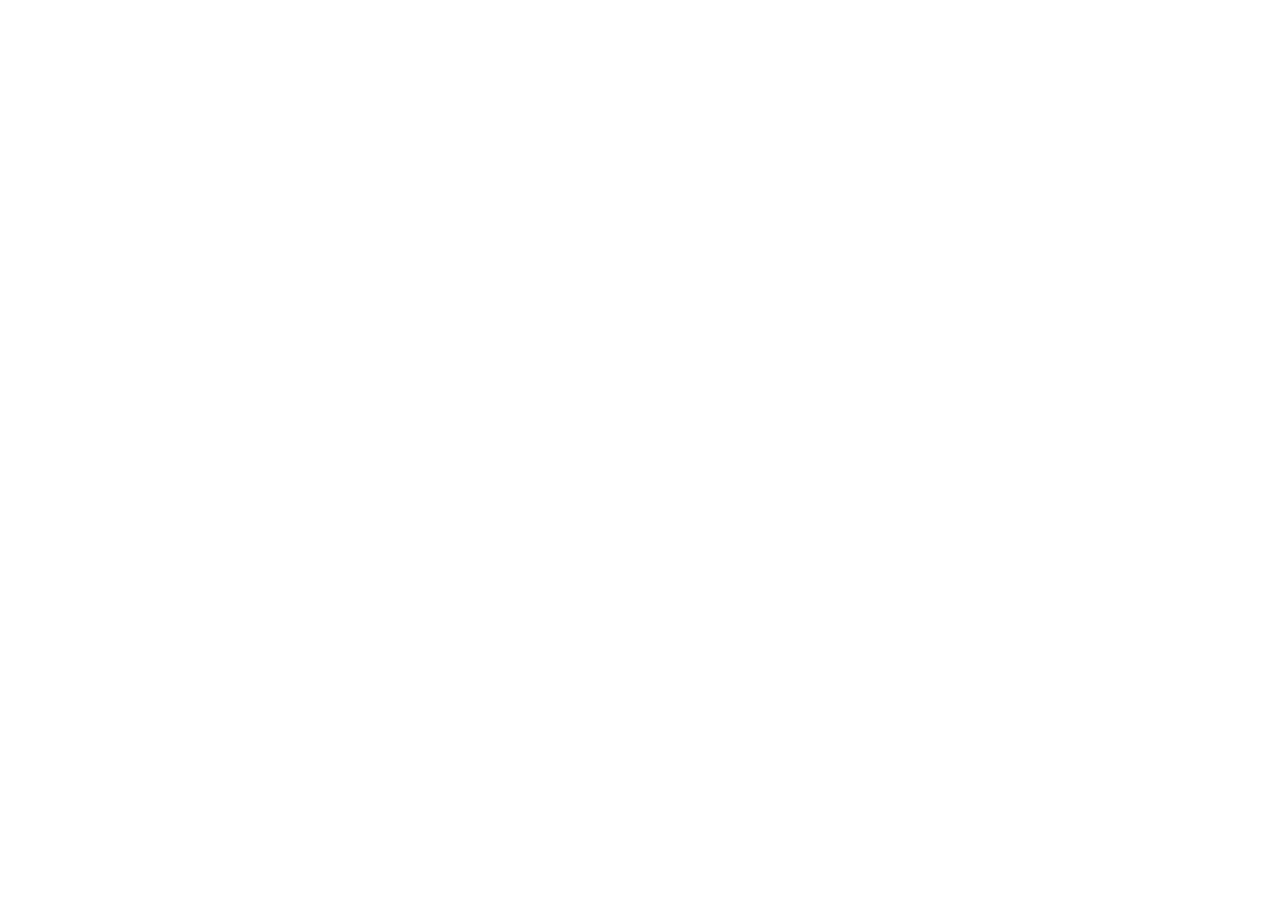
==== src/index.html @ 3e356292 "Initial project structure" ====
<!DOCTYPE html>
<html lang="en">
<head>
  <meta charset="UTF-8" />
  <meta name="viewport" content="width=device-width, initial-scale=1.0" />
  <title>o1 Vertical IQ Pillar</title>
  <link rel="stylesheet" href="styles.css" />
</head>
<body>

  <script src="script.js"></script>
</body>
</html>
---- src/styles.css ----
/* styles.css */
*, *::before, *::after {
  box-sizing: border-box;
  margin: 0;
  padding: 0;
}

body {
  font-family: sans-serif;
}
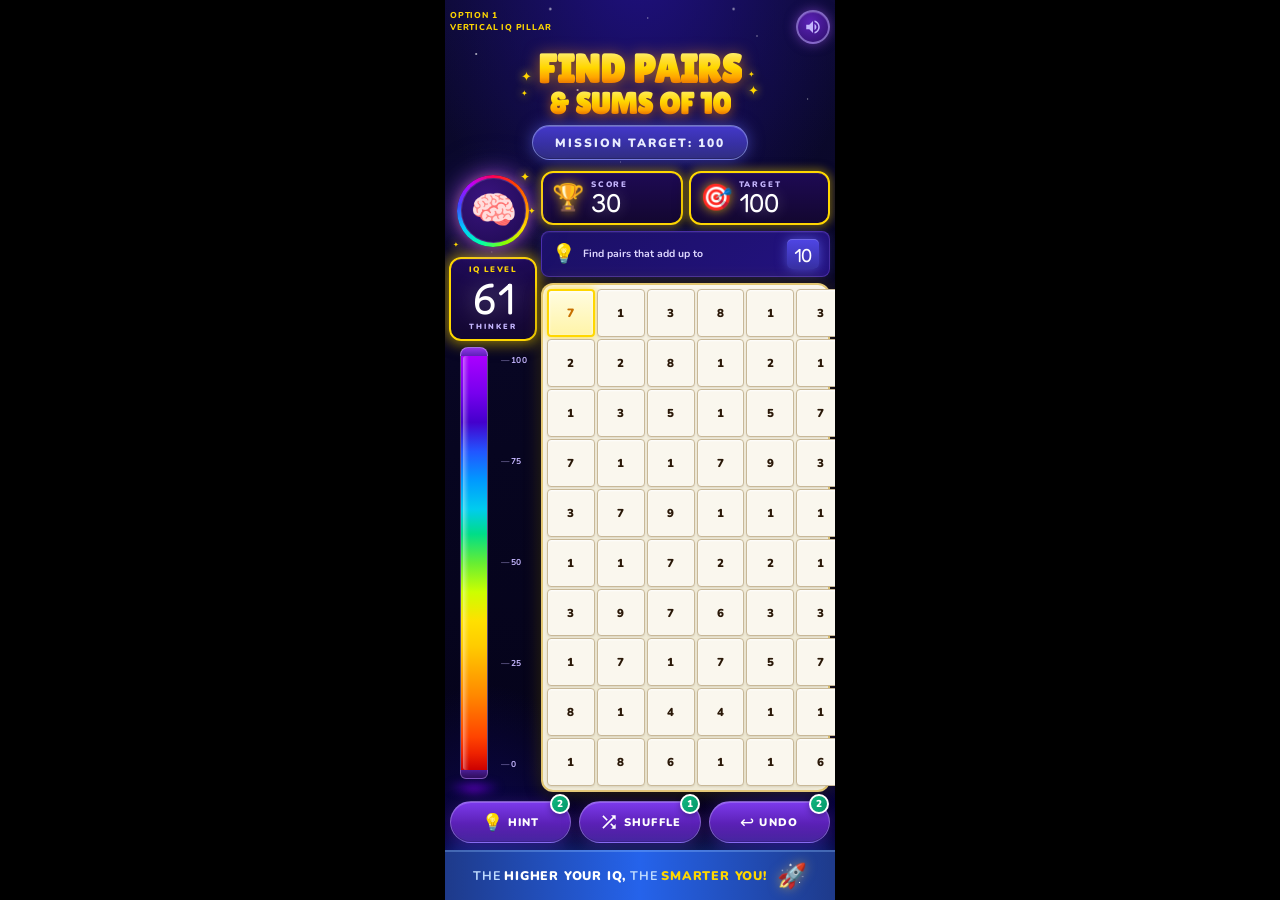
==== commit 6b217e12: "UI before header polish" ====
--- a/src/index.html
+++ b/src/index.html
@@ -2,12 +2,312 @@
 <html lang="en">
 <head>
   <meta charset="UTF-8" />
-  <meta name="viewport" content="width=device-width, initial-scale=1.0" />
-  <title>o1 Vertical IQ Pillar</title>
+  <meta name="viewport" content="width=device-width, initial-scale=1.0, user-scalable=no" />
+  <meta name="description" content="Find Pairs & Sums of 10 — Train your brain with Vertical IQ Pillar." />
+  <title>Find Pairs &amp; Sums of 10 — Vertical IQ Pillar</title>
+  <link rel="preconnect" href="https://fonts.googleapis.com" />
+  <link rel="preconnect" href="https://fonts.gstatic.com" crossorigin />
+  <link href="https://fonts.googleapis.com/css2?family=Lilita+One&family=Fredoka+One&family=Nunito:wght@700;800;900&display=swap" rel="stylesheet" />
   <link rel="stylesheet" href="styles.css" />
 </head>
 <body>
 
+  <div class="game-wrapper">
+
+    <!-- ════════════════════════════════════════
+         HEADER
+    ════════════════════════════════════════ -->
+    <header class="header">
+
+      <!-- Top Bar: Option label + Sound button -->
+      <div class="top-bar">
+        <div class="option-label">
+          <span class="option-num">OPTION 1</span>
+          <span class="option-name">VERTICAL IQ PILLAR</span>
+        </div>
+        <button class="sound-btn" aria-label="Toggle sound">
+          <svg viewBox="0 0 24 24" fill="currentColor" width="18" height="18" aria-hidden="true">
+            <path d="M3 9v6h4l5 5V4L7 9H3zm13.5 3c0-1.77-1.02-3.29-2.5-4.03v8.05c1.48-.73 2.5-2.25 2.5-4.02zM14 3.23v2.06c2.89.86 5 3.54 5 6.71s-2.11 5.85-5 6.71v2.06c4.01-.91 7-4.49 7-8.77s-2.99-7.86-7-8.77z"/>
+          </svg>
+        </button>
+      </div>
+
+      <!-- Main Title with star decorations -->
+      <div class="title-area">
+        <div class="title-stars title-stars--left">
+          <span class="star star--lg" aria-hidden="true">✦</span>
+          <span class="star star--sm" aria-hidden="true">✦</span>
+        </div>
+        <h1 class="main-title">
+          <span class="title-line1">FIND PAIRS</span>
+          <span class="title-line2">&amp; SUMS OF 10</span>
+        </h1>
+        <div class="title-stars title-stars--right">
+          <span class="star star--sm" aria-hidden="true">✦</span>
+          <span class="star star--lg" aria-hidden="true">✦</span>
+        </div>
+      </div>
+
+      <!-- Mission Target Banner -->
+      <div class="mission-banner" role="status" aria-label="Mission target: 100">
+        <span class="mission-text">MISSION TARGET: 100</span>
+      </div>
+
+    </header>
+
+    <!-- ════════════════════════════════════════
+         MAIN CONTENT (Left Panel + Right Panel)
+    ════════════════════════════════════════ -->
+    <main class="main-content">
+
+      <!-- ──────────────────────────────
+           LEFT PANEL
+           Brain Icon → IQ Card → Rainbow Progress Tube + Scale
+      ────────────────────────────── -->
+      <aside class="left-panel" aria-label="Player IQ stats">
+
+        <!-- Brain Icon -->
+        <figure class="brain-wrap" role="img" aria-label="Brain icon">
+          <div class="brain-ring">
+            <div class="brain-inner">
+              <span class="brain-emoji" aria-hidden="true">🧠</span>
+            </div>
+          </div>
+          <span class="sparkle sp-a" aria-hidden="true">✦</span>
+          <span class="sparkle sp-b" aria-hidden="true">✦</span>
+          <span class="sparkle sp-c" aria-hidden="true">✦</span>
+        </figure>
+
+        <!-- IQ Card -->
+        <div class="iq-card">
+          <span class="iq-label">IQ LEVEL</span>
+          <span class="iq-number">61</span>
+          <span class="iq-tier">THINKER</span>
+        </div>
+
+        <!-- Vertical IQ Pillar (Rainbow Progress Tube) + Scale Labels -->
+        <div class="pillar-section">
+
+          <!-- Rainbow Progress Tube -->
+          <div class="tube-wrap">
+            <div class="tube-cap-top"></div>
+            <div class="tube-body">
+              <div class="tube-rainbow-fill"></div>
+              <div class="tube-glare"></div>
+            </div>
+            <div class="tube-cap-bottom"></div>
+            <div class="tube-glow-base"></div>
+          </div>
+
+          <!-- Scale Labels -->
+          <ol class="scale-labels" aria-label="IQ scale" reversed>
+            <li class="scale-mark" data-value="100"><span class="tick">—</span>100</li>
+            <li class="scale-mark" data-value="75"><span class="tick">—</span>75</li>
+            <li class="scale-mark" data-value="50"><span class="tick">—</span>50</li>
+            <li class="scale-mark" data-value="25"><span class="tick">—</span>25</li>
+            <li class="scale-mark" data-value="0"><span class="tick">—</span>0</li>
+          </ol>
+
+        </div>
+      </aside>
+
+      <!-- ──────────────────────────────
+           RIGHT PANEL
+           Score + Target → Hint Banner → Board
+      ────────────────────────────── -->
+      <section class="right-panel">
+
+        <!-- Score Card + Target Card -->
+        <div class="stats-row">
+          <article class="stat-card" id="score-card" aria-label="Score: 30">
+            <span class="stat-icon" aria-hidden="true">🏆</span>
+            <div class="stat-body">
+              <span class="stat-label">SCORE</span>
+              <span class="stat-value" id="score-value">30</span>
+            </div>
+          </article>
+          <article class="stat-card" id="target-card" aria-label="Target: 100">
+            <span class="stat-icon" aria-hidden="true">🎯</span>
+            <div class="stat-body">
+              <span class="stat-label">TARGET</span>
+              <span class="stat-value" id="target-value">100</span>
+            </div>
+          </article>
+        </div>
+
+        <!-- Hint Banner -->
+        <div class="hint-banner" role="note">
+          <span class="hint-bulb" aria-hidden="true">💡</span>
+          <span class="hint-text">Find pairs that add up to</span>
+          <span class="hint-num" aria-label="10">10</span>
+        </div>
+
+        <!-- Board Container: 10×10 Placeholder Grid -->
+        <div class="board-container" role="grid" aria-label="Number board, 10 by 10">
+
+          <!-- Row 1 — 6 active cells + 4 ghost (staircase top) -->
+          <div class="cell highlighted" role="gridcell" aria-label="7, selected">7</div>
+          <div class="cell" role="gridcell">1</div>
+          <div class="cell" role="gridcell">3</div>
+          <div class="cell" role="gridcell">8</div>
+          <div class="cell" role="gridcell">1</div>
+          <div class="cell" role="gridcell">3</div>
+          <div class="cell ghost" role="gridcell" aria-hidden="true"></div>
+          <div class="cell ghost" role="gridcell" aria-hidden="true"></div>
+          <div class="cell ghost" role="gridcell" aria-hidden="true"></div>
+          <div class="cell ghost" role="gridcell" aria-hidden="true"></div>
+
+          <!-- Row 2 — 7 active cells + 3 ghost -->
+          <div class="cell" role="gridcell">2</div>
+          <div class="cell" role="gridcell">2</div>
+          <div class="cell" role="gridcell">8</div>
+          <div class="cell" role="gridcell">1</div>
+          <div class="cell" role="gridcell">2</div>
+          <div class="cell" role="gridcell">1</div>
+          <div class="cell" role="gridcell">7</div>
+          <div class="cell ghost" role="gridcell" aria-hidden="true"></div>
+          <div class="cell ghost" role="gridcell" aria-hidden="true"></div>
+          <div class="cell ghost" role="gridcell" aria-hidden="true"></div>
+
+          <!-- Row 3 — 8 active cells + 2 ghost -->
+          <div class="cell" role="gridcell">1</div>
+          <div class="cell" role="gridcell">3</div>
+          <div class="cell" role="gridcell">5</div>
+          <div class="cell" role="gridcell">1</div>
+          <div class="cell" role="gridcell">5</div>
+          <div class="cell" role="gridcell">7</div>
+          <div class="cell" role="gridcell">3</div>
+          <div class="cell" role="gridcell">1</div>
+          <div class="cell ghost" role="gridcell" aria-hidden="true"></div>
+          <div class="cell ghost" role="gridcell" aria-hidden="true"></div>
+
+          <!-- Row 4 — full 10 cells -->
+          <div class="cell" role="gridcell">7</div>
+          <div class="cell" role="gridcell">1</div>
+          <div class="cell" role="gridcell">1</div>
+          <div class="cell" role="gridcell">7</div>
+          <div class="cell" role="gridcell">9</div>
+          <div class="cell" role="gridcell">3</div>
+          <div class="cell" role="gridcell">1</div>
+          <div class="cell" role="gridcell">1</div>
+          <div class="cell" role="gridcell">4</div>
+          <div class="cell" role="gridcell">2</div>
+
+          <!-- Row 5 -->
+          <div class="cell" role="gridcell">3</div>
+          <div class="cell" role="gridcell">7</div>
+          <div class="cell" role="gridcell">9</div>
+          <div class="cell" role="gridcell">1</div>
+          <div class="cell" role="gridcell">1</div>
+          <div class="cell" role="gridcell">1</div>
+          <div class="cell" role="gridcell">3</div>
+          <div class="cell" role="gridcell">5</div>
+          <div class="cell" role="gridcell">1</div>
+          <div class="cell" role="gridcell">6</div>
+
+          <!-- Row 6 -->
+          <div class="cell" role="gridcell">1</div>
+          <div class="cell" role="gridcell">1</div>
+          <div class="cell" role="gridcell">7</div>
+          <div class="cell" role="gridcell">2</div>
+          <div class="cell" role="gridcell">2</div>
+          <div class="cell" role="gridcell">1</div>
+          <div class="cell" role="gridcell">8</div>
+          <div class="cell" role="gridcell">9</div>
+          <div class="cell" role="gridcell">3</div>
+          <div class="cell" role="gridcell">1</div>
+
+          <!-- Row 7 -->
+          <div class="cell" role="gridcell">3</div>
+          <div class="cell" role="gridcell">9</div>
+          <div class="cell" role="gridcell">7</div>
+          <div class="cell" role="gridcell">6</div>
+          <div class="cell" role="gridcell">3</div>
+          <div class="cell" role="gridcell">3</div>
+          <div class="cell" role="gridcell">1</div>
+          <div class="cell" role="gridcell">1</div>
+          <div class="cell" role="gridcell">7</div>
+          <div class="cell" role="gridcell">4</div>
+
+          <!-- Row 8 -->
+          <div class="cell" role="gridcell">1</div>
+          <div class="cell" role="gridcell">7</div>
+          <div class="cell" role="gridcell">1</div>
+          <div class="cell" role="gridcell">7</div>
+          <div class="cell" role="gridcell">5</div>
+          <div class="cell" role="gridcell">7</div>
+          <div class="cell" role="gridcell">6</div>
+          <div class="cell" role="gridcell">2</div>
+          <div class="cell" role="gridcell">9</div>
+          <div class="cell" role="gridcell">1</div>
+
+          <!-- Row 9 -->
+          <div class="cell" role="gridcell">8</div>
+          <div class="cell" role="gridcell">1</div>
+          <div class="cell" role="gridcell">4</div>
+          <div class="cell" role="gridcell">4</div>
+          <div class="cell" role="gridcell">1</div>
+          <div class="cell" role="gridcell">1</div>
+          <div class="cell" role="gridcell">2</div>
+          <div class="cell" role="gridcell">8</div>
+          <div class="cell" role="gridcell">5</div>
+          <div class="cell" role="gridcell">3</div>
+
+          <!-- Row 10 -->
+          <div class="cell" role="gridcell">1</div>
+          <div class="cell" role="gridcell">8</div>
+          <div class="cell" role="gridcell">6</div>
+          <div class="cell" role="gridcell">1</div>
+          <div class="cell" role="gridcell">1</div>
+          <div class="cell" role="gridcell">6</div>
+          <div class="cell" role="gridcell">1</div>
+          <div class="cell" role="gridcell">8</div>
+          <div class="cell" role="gridcell">2</div>
+          <div class="cell" role="gridcell">7</div>
+
+        </div>
+      </section>
+
+    </main>
+
+    <!-- ════════════════════════════════════════
+         BOTTOM BUTTONS
+    ════════════════════════════════════════ -->
+    <nav class="bottom-buttons" aria-label="Game actions">
+      <button class="action-btn" id="hint-btn" aria-label="Hint, 2 remaining">
+        <span class="btn-badge" aria-hidden="true">2</span>
+        <span class="btn-icon" aria-hidden="true">💡</span>
+        <span class="btn-label">HINT</span>
+      </button>
+      <button class="action-btn" id="shuffle-btn" aria-label="Shuffle, 1 remaining">
+        <span class="btn-badge" aria-hidden="true">1</span>
+        <span class="btn-icon shuffle-icon" aria-hidden="true">
+          <svg viewBox="0 0 24 24" fill="currentColor" width="20" height="20">
+            <path d="M10.59 9.17L5.41 4 4 5.41l5.17 5.17 1.42-1.41zM14.5 4l2.04 2.04L4 18.59 5.41 20 17.96 7.46 20 9.5V4h-5.5zm.33 9.41l-1.41 1.41 3.13 3.13L14.5 20H20v-5.5l-2.04 2.04-3.13-3.13z"/>
+          </svg>
+        </span>
+        <span class="btn-label">SHUFFLE</span>
+      </button>
+      <button class="action-btn" id="undo-btn" aria-label="Undo, 2 remaining">
+        <span class="btn-badge" aria-hidden="true">2</span>
+        <span class="btn-icon" aria-hidden="true">↩</span>
+        <span class="btn-label">UNDO</span>
+      </button>
+    </nav>
+
+    <!-- ════════════════════════════════════════
+         FOOTER CTA
+    ════════════════════════════════════════ -->
+    <footer class="footer-cta">
+      <p class="footer-text">
+        THE <strong class="footer-strong">HIGHER YOUR IQ,</strong>
+        THE <strong class="footer-gold">SMARTER YOU!</strong>
+      </p>
+      <span class="footer-rocket" role="img" aria-label="Rocket">🚀</span>
+    </footer>
+
+  </div>
+
   <script src="script.js"></script>
 </body>
 </html>
--- a/src/styles.css
+++ b/src/styles.css
@@ -1,10 +1,950 @@
-/* styles.css */
-*, *::before, *::after {
+/* ============================================================
+   GOOGLE FONTS IMPORT
+   Lilita One  — main display title
+   Fredoka One — large numbers & card values
+   Nunito      — UI labels, hints, buttons (700/800/900)
+   ============================================================ */
+@import url('https://fonts.googleapis.com/css2?family=Lilita+One&family=Fredoka+One&family=Nunito:wght@700;800;900&display=swap');
+
+
+/* ============================================================
+   CSS CUSTOM PROPERTIES — DESIGN TOKENS
+   ============================================================ */
+:root {
+  /* ── Layout ── */
+  --game-w: 390px;
+  --left-panel-w: 86px;
+  --h-pad: 5px;
+  --panel-gap: 5px;
+
+  /* ── Background palette ── */
+  --bg-deepest: #04021a;
+  --bg-deep: #08052b;
+  --bg-mid: #0d0a35;
+  --bg-hero: #160d58;
+
+  /* ── Purple scale ── */
+  --p-900: #140440;
+  --p-800: #1e0854;
+  --p-700: #2e0f7a;
+  --p-600: #4c1d95;
+  --p-500: #6d28d9;
+  --p-400: #7c3aed;
+  --p-300: #a855f7;
+  --p-200: #c4b5fd;
+  --p-100: #ede9fe;
+
+  /* ── Gold scale ── */
+  --gold-hi: #fff5a0;
+  --gold-mid: #ffd700;
+  --gold-warm: #ffa500;
+  --gold-low: #e07000;
+  --gold-dark: #c87000;
+
+  /* ── Semantic UI ── */
+  --cream-board: #f5f0e2;
+  --cream-cell: #faf7ee;
+  --cell-border: #c8b898;
+  --cell-text: #2a1808;
+  --blue-deep: #1e3a8a;
+  --blue-mid: #2563eb;
+  --blue-bright: #3b82f6;
+  --green-badge: #10b981;
+  --green-dark: #059669;
+  --indigo-mid: #4338ca;
+  --indigo-dark: #3730a3;
+
+  /* ── Typography ── */
+  --ff-title: 'Lilita One', cursive;
+  --ff-display: 'Fredoka One', cursive;
+  --ff-body: 'Nunito', sans-serif;
+
+  /* ── Radii ── */
+  --r-pill: 999px;
+  --r-lg: 16px;
+  --r-md: 12px;
+  --r-sm: 8px;
+  --r-xs: 5px;
+
+  /* ── Glows & Shadows ── */
+  --glow-gold: 0 0 14px 3px rgba(255, 215, 0, 0.55);
+  --glow-gold-sm: 0 0 8px 2px rgba(255, 215, 0, 0.40);
+  --glow-purple: 0 0 16px 4px rgba(109, 40, 217, 0.50);
+  --glow-blue: 0 0 12px 3px rgba(37, 99, 235, 0.50);
+  --shadow-deep: 0 6px 24px rgba(0, 0, 0, 0.55);
+  --shadow-card: 0 4px 16px rgba(0, 0, 0, 0.45);
+}
+
+
+/* ============================================================
+   RESET & BASE
+   ============================================================ */
+*,
+*::before,
+*::after {
   box-sizing: border-box;
   margin: 0;
   padding: 0;
 }
 
+html,
 body {
-  font-family: sans-serif;
-}
+  height: 100%;
+  font-family: var(--ff-body);
+  -webkit-font-smoothing: antialiased;
+}
+
+body {
+  display: flex;
+  justify-content: center;
+  align-items: flex-start;
+  background: #000;
+  overflow-x: hidden;
+}
+
+button {
+  cursor: pointer;
+  border: none;
+  outline: none;
+  background: none;
+  -webkit-tap-highlight-color: transparent;
+}
+
+ol,
+ul {
+  list-style: none;
+}
+
+figure {
+  display: block;
+}
+
+
+/* ============================================================
+   GAME WRAPPER
+   ============================================================ */
+.game-wrapper {
+  position: relative;
+  width: var(--game-w);
+  min-height: 100dvh;
+  display: flex;
+  flex-direction: column;
+  overflow: hidden;
+
+  /* Deep space background */
+  background:
+    /* Top-center nebula glow */
+    radial-gradient(ellipse 90% 55% at 50% -5%, #1f1080 0%, transparent 65%),
+    /* Bottom-left secondary glow */
+    radial-gradient(ellipse 60% 40% at 10% 100%, #0e0860 0%, transparent 60%),
+    /* Bottom-right accent */
+    radial-gradient(ellipse 50% 35% at 90% 90%, #0a0550 0%, transparent 55%),
+    /* Base gradient */
+    linear-gradient(180deg, #0c0a30 0%, #070520 50%, #040218 100%);
+}
+
+/* ── Starfield Overlay ── */
+.game-wrapper::before {
+  content: '';
+  position: absolute;
+  inset: 0;
+  pointer-events: none;
+  z-index: 0;
+  background-image:
+    /* Bright stars */
+    radial-gradient(circle 1.5px at 8% 6%, rgba(255, 255, 255, 0.95) 0%, transparent 1.5px),
+    radial-gradient(circle 1px at 19% 3%, rgba(255, 255, 255, 0.80) 0%, transparent 1px),
+    radial-gradient(circle 1.5px at 34% 10%, rgba(255, 255, 255, 0.90) 0%, transparent 1.5px),
+    radial-gradient(circle 1px at 52% 2%, rgba(255, 255, 255, 0.70) 0%, transparent 1px),
+    radial-gradient(circle 1.5px at 67% 8%, rgba(255, 255, 255, 0.85) 0%, transparent 1.5px),
+    radial-gradient(circle 1px at 80% 4%, rgba(255, 255, 255, 0.75) 0%, transparent 1px),
+    radial-gradient(circle 1px at 93% 11%, rgba(255, 255, 255, 0.65) 0%, transparent 1px),
+    /* Dim stars */
+    radial-gradient(circle 1px at 12% 28%, rgba(255, 255, 255, 0.40) 0%, transparent 1px),
+    radial-gradient(circle 1px at 72% 22%, rgba(255, 255, 255, 0.35) 0%, transparent 1px),
+    radial-gradient(circle 1px at 88% 35%, rgba(255, 255, 255, 0.30) 0%, transparent 1px),
+    radial-gradient(circle 1px at 45% 18%, rgba(255, 255, 255, 0.45) 0%, transparent 1px),
+    /* Bright sparkle dots */
+    radial-gradient(circle 2px at 27% 1%, rgba(255, 255, 255, 0.70) 0%, transparent 2px),
+    radial-gradient(circle 2px at 74% 1%, rgba(255, 255, 255, 0.60) 0%, transparent 2px);
+}
+
+/* Ensure all direct children stack above the pseudo-element */
+.game-wrapper>* {
+  position: relative;
+  z-index: 1;
+}
+
+
+/* ============================================================
+   HEADER
+   ============================================================ */
+.header {
+  display: flex;
+  flex-direction: column;
+  align-items: center;
+  padding: 10px var(--h-pad) 5px;
+  gap: 4px;
+  flex-shrink: 0;
+}
+
+/* ── Top Bar ── */
+.top-bar {
+  width: 100%;
+  display: flex;
+  justify-content: space-between;
+  align-items: flex-start;
+}
+
+.option-label {
+  display: flex;
+  flex-direction: column;
+  gap: 1px;
+}
+
+.option-num,
+.option-name {
+  font-family: var(--ff-body);
+  font-size: 8.5px;
+  font-weight: 800;
+  color: var(--gold-mid);
+  letter-spacing: 0.8px;
+  text-transform: uppercase;
+  line-height: 1.3;
+}
+
+/* ── Sound Button ── */
+.sound-btn {
+  width: 34px;
+  height: 34px;
+  border-radius: 50%;
+  background: radial-gradient(circle at 40% 33%, #5b21b6, #2d0f6a);
+  border: 2px solid rgba(196, 181, 253, 0.50);
+  color: var(--p-200);
+  display: flex;
+  align-items: center;
+  justify-content: center;
+  box-shadow:
+    0 0 12px rgba(168, 85, 247, 0.50),
+    inset 0 1px 0 rgba(255, 255, 255, 0.14);
+  flex-shrink: 0;
+  transition: transform 0.12s ease, box-shadow 0.12s ease;
+}
+
+.sound-btn:active {
+  transform: scale(0.90);
+  box-shadow: 0 0 6px rgba(168, 85, 247, 0.30);
+}
+
+/* ── Title Area ── */
+.title-area {
+  display: flex;
+  align-items: center;
+  gap: 6px;
+  margin-top: 2px;
+}
+
+.title-stars {
+  display: flex;
+  flex-direction: column;
+  gap: 6px;
+  align-self: center;
+}
+
+.star {
+  color: var(--gold-mid);
+  line-height: 1;
+  text-shadow:
+    0 0 8px var(--gold-mid),
+    0 0 18px rgba(255, 215, 0, 0.40);
+}
+
+.star--lg {
+  font-size: 13px;
+}
+
+.star--sm {
+  font-size: 8px;
+}
+
+/* ── Main Title ── */
+.main-title {
+  display: flex;
+  flex-direction: column;
+  align-items: center;
+  gap: 0;
+  font-family: var(--ff-title);
+  text-transform: uppercase;
+  line-height: 0.98;
+  text-align: center;
+}
+
+.title-line1 {
+  font-size: 40px;
+  background: linear-gradient(180deg,
+      #fffa80 0%,
+      #ffe040 20%,
+      var(--gold-mid) 45%,
+      var(--gold-warm) 70%,
+      #d85000 100%);
+  -webkit-background-clip: text;
+  background-clip: text;
+  -webkit-text-fill-color: transparent;
+  filter: drop-shadow(0 2px 8px rgba(255, 150, 0, 0.60));
+}
+
+.title-line2 {
+  font-size: 30px;
+  background: linear-gradient(180deg,
+      #fff070 0%,
+      var(--gold-mid) 40%,
+      var(--gold-warm) 70%,
+      #cc4400 100%);
+  -webkit-background-clip: text;
+  background-clip: text;
+  -webkit-text-fill-color: transparent;
+  filter: drop-shadow(0 2px 6px rgba(255, 130, 0, 0.55));
+}
+
+/* ── Mission Banner ── */
+.mission-banner {
+  background: linear-gradient(180deg, #4338ca 0%, #3730a3 55%, #312e81 100%);
+  border: 1.5px solid rgba(165, 180, 252, 0.55);
+  border-radius: var(--r-pill);
+  padding: 5px 22px 6px;
+  box-shadow:
+    0 0 16px rgba(99, 102, 241, 0.55),
+    inset 0 1px 0 rgba(255, 255, 255, 0.20),
+    inset 0 -1px 0 rgba(0, 0, 0, 0.20);
+  margin-top: 2px;
+}
+
+.mission-text {
+  font-family: var(--ff-body);
+  font-size: 12px;
+  font-weight: 900;
+  color: #e8ecff;
+  letter-spacing: 2px;
+  text-transform: uppercase;
+}
+
+
+/* ============================================================
+   MAIN CONTENT — Two-column flex layout
+   ============================================================ */
+.main-content {
+  display: flex;
+  flex: 1;
+  gap: var(--panel-gap);
+  padding: 6px var(--h-pad) 2px;
+  align-items: stretch;
+  min-height: 0;
+}
+
+
+/* ============================================================
+   LEFT PANEL
+   Brain Icon → IQ Card → Vertical IQ Pillar + Scale
+   ============================================================ */
+.left-panel {
+  width: var(--left-panel-w);
+  flex-shrink: 0;
+  display: flex;
+  flex-direction: column;
+  align-items: center;
+  gap: 6px;
+}
+
+/* ── Brain Icon ── */
+.brain-wrap {
+  position: relative;
+  display: inline-flex;
+  align-items: center;
+  justify-content: center;
+  padding: 4px;
+  margin: 0;
+  border: none;
+  background: none;
+}
+
+.brain-ring {
+  width: 72px;
+  height: 72px;
+  border-radius: 50%;
+  /* Rainbow conic gradient border */
+  background: conic-gradient(from 0deg,
+      #ff0055 0deg,
+      #ff4400 40deg,
+      #ff8800 80deg,
+      #ffdd00 120deg,
+      #88ff00 160deg,
+      #00ffaa 200deg,
+      #00ccff 240deg,
+      #4444ff 280deg,
+      #bb00ff 320deg,
+      #ff0055 360deg);
+  padding: 3.5px;
+  box-shadow:
+    0 0 22px rgba(200, 80, 255, 0.70),
+    0 0 44px rgba(100, 100, 255, 0.30),
+    0 0 8px rgba(255, 200, 0, 0.25);
+}
+
+.brain-inner {
+  width: 100%;
+  height: 100%;
+  border-radius: 50%;
+  background: radial-gradient(circle at 38% 32%, #3a1480, #1e0a50);
+  display: flex;
+  align-items: center;
+  justify-content: center;
+  border: 1.5px solid rgba(220, 180, 255, 0.18);
+}
+
+.brain-emoji {
+  font-size: 38px;
+  line-height: 1;
+  /* Boost brightness and saturation to match reference */
+  filter: brightness(1.25) saturate(1.35);
+}
+
+/* Sparkle decorations around the brain ring */
+.sparkle {
+  position: absolute;
+  color: var(--gold-mid);
+  text-shadow: 0 0 8px var(--gold-mid), 0 0 20px rgba(255, 215, 0, 0.40);
+  line-height: 1;
+  pointer-events: none;
+  user-select: none;
+}
+
+.sp-a {
+  top: 0px;
+  right: 3px;
+  font-size: 12px;
+}
+
+.sp-b {
+  bottom: 3px;
+  left: 0px;
+  font-size: 7px;
+}
+
+.sp-c {
+  top: 50%;
+  right: -3px;
+  transform: translateY(-50%);
+  font-size: 9px;
+}
+
+/* ── IQ Card ── */
+.iq-card {
+  width: 88px;
+  background: linear-gradient(180deg, #1e0a54 0%, #130730 100%);
+  border: 2.5px solid var(--gold-mid);
+  border-radius: var(--r-md);
+  padding: 5px 8px 7px;
+  display: flex;
+  flex-direction: column;
+  align-items: center;
+  gap: 1px;
+  box-shadow:
+    var(--glow-gold),
+    var(--shadow-card),
+    inset 0 1px 0 rgba(255, 255, 255, 0.07);
+}
+
+.iq-label {
+  font-family: var(--ff-body);
+  font-size: 8px;
+  font-weight: 900;
+  color: var(--gold-mid);
+  letter-spacing: 1.4px;
+  text-transform: uppercase;
+}
+
+.iq-number {
+  font-family: var(--ff-display);
+  font-size: 44px;
+  color: #ffffff;
+  line-height: 1.0;
+  text-shadow: 0 0 24px rgba(255, 255, 255, 0.35);
+}
+
+.iq-tier {
+  font-family: var(--ff-body);
+  font-size: 7.5px;
+  font-weight: 900;
+  color: var(--p-200);
+  letter-spacing: 2px;
+  text-transform: uppercase;
+}
+
+/* ── Vertical IQ Pillar + Scale ── */
+.pillar-section {
+  display: flex;
+  flex-direction: row;
+  align-items: stretch;
+  gap: 3px;
+  flex: 1;
+  min-height: 0;
+  width: 100%;
+  justify-content: center;
+}
+
+/* Tube container (cap-top + body + cap-bottom + base glow) */
+.tube-wrap {
+  display: flex;
+  flex-direction: column;
+  align-items: center;
+  flex-shrink: 0;
+}
+
+/* ── Tube Cap (top rounded pill end) ── */
+.tube-cap-top {
+  width: 28px;
+  height: 9px;
+  background: linear-gradient(180deg, #9333ea, #5b21b6);
+  border-radius: 8px 8px 0 0;
+  border: 1.5px solid rgba(216, 180, 254, 0.55);
+  border-bottom: none;
+}
+
+/* ── Tube Body ── */
+.tube-body {
+  width: 28px;
+  flex: 1;
+  min-height: 120px;
+  position: relative;
+  overflow: hidden;
+  border-left: 1.5px solid rgba(216, 180, 254, 0.40);
+  border-right: 1.5px solid rgba(216, 180, 254, 0.40);
+}
+
+/* Rainbow fill — red at bottom, violet at top */
+.tube-rainbow-fill {
+  position: absolute;
+  inset: 0;
+  background: linear-gradient(to top,
+      #cc0000 0%,
+      #ee2200 4%,
+      #ff4400 8%,
+      #ff6600 13%,
+      #ff8800 18%,
+      #ffaa00 24%,
+      #ffcc00 30%,
+      #ffe000 36%,
+      #ccff00 43%,
+      #66ee33 50%,
+      #00dd88 57%,
+      #00ccee 63%,
+      #0099ff 70%,
+      #2255ff 77%,
+      #4400cc 84%,
+      #7700ee 91%,
+      #aa00ff 100%);
+}
+
+/* Cylindrical glare highlight (left side) */
+.tube-glare {
+  position: absolute;
+  top: 0;
+  left: 2px;
+  width: 6px;
+  bottom: 0;
+  background: linear-gradient(to right,
+      rgba(255, 255, 255, 0.40) 0%,
+      rgba(255, 255, 255, 0.12) 60%,
+      transparent 100%);
+  border-radius: 3px 0 0 3px;
+  pointer-events: none;
+}
+
+/* ── Tube Cap (bottom rounded end) ── */
+.tube-cap-bottom {
+  width: 28px;
+  height: 9px;
+  background: linear-gradient(180deg, #4c1d95, #2e0f5a);
+  border-radius: 0 0 6px 6px;
+  border: 1.5px solid rgba(216, 180, 254, 0.40);
+  border-top: none;
+}
+
+/* ── Glow Base Platform ── */
+.tube-glow-base {
+  width: 48px;
+  height: 10px;
+  margin-top: 3px;
+  background: radial-gradient(ellipse at 50% 100%,
+      rgba(148, 0, 255, 0.90) 0%,
+      rgba(80, 0, 200, 0.45) 55%,
+      transparent 100%);
+  filter: blur(4px);
+  border-radius: 50%;
+  flex-shrink: 0;
+}
+
+/* ── Scale Labels ── */
+.scale-labels {
+  display: flex;
+  flex-direction: column;
+  justify-content: space-between;
+  /* Top padding aligns "100" with top of tube body;
+     Bottom padding aligns "0" with bottom of tube body */
+  padding-top: 9px;
+  padding-bottom: 23px;
+  flex: 1;
+  min-height: 0;
+}
+
+.scale-mark {
+  font-family: var(--ff-body);
+  font-size: 8.5px;
+  font-weight: 700;
+  color: var(--p-200);
+  white-space: nowrap;
+  line-height: 1;
+  letter-spacing: 0.2px;
+}
+
+.tick {
+  display: inline-block;
+  margin-right: 1px;
+  color: rgba(196, 181, 253, 0.60);
+}
+
+
+/* ============================================================
+   RIGHT PANEL
+   Stats Row → Hint Banner → Board Container
+   ============================================================ */
+.right-panel {
+  flex: 1;
+  min-width: 0;
+  display: flex;
+  flex-direction: column;
+  gap: 6px;
+}
+
+/* ── Score Card + Target Card ── */
+.stats-row {
+  display: flex;
+  gap: 6px;
+  flex-shrink: 0;
+}
+
+.stat-card {
+  flex: 1;
+  background: linear-gradient(180deg, #1e0a54 0%, #130730 100%);
+  border: 2.5px solid var(--gold-mid);
+  border-radius: var(--r-md);
+  padding: 7px 9px;
+  display: flex;
+  align-items: center;
+  gap: 7px;
+  box-shadow:
+    var(--glow-gold-sm),
+    var(--shadow-card),
+    inset 0 1px 0 rgba(255, 255, 255, 0.07);
+}
+
+.stat-icon {
+  font-size: 26px;
+  line-height: 1;
+  flex-shrink: 0;
+  filter: drop-shadow(0 0 6px rgba(255, 200, 0, 0.75));
+}
+
+.stat-body {
+  display: flex;
+  flex-direction: column;
+  gap: 0;
+}
+
+.stat-label {
+  font-family: var(--ff-body);
+  font-size: 8px;
+  font-weight: 900;
+  color: var(--p-200);
+  letter-spacing: 1.8px;
+  text-transform: uppercase;
+  line-height: 1.2;
+}
+
+.stat-value {
+  font-family: var(--ff-display);
+  font-size: 26px;
+  color: #ffffff;
+  line-height: 1.05;
+  text-shadow: 0 0 14px rgba(255, 255, 255, 0.30);
+}
+
+/* ── Hint Banner ── */
+.hint-banner {
+  display: flex;
+  align-items: center;
+  gap: 7px;
+  background: linear-gradient(135deg, #1b1065 0%, #231280 100%);
+  border: 1.5px solid rgba(139, 92, 246, 0.38);
+  border-radius: var(--r-sm);
+  padding: 7px 10px;
+  flex-shrink: 0;
+  box-shadow:
+    0 0 10px rgba(99, 102, 241, 0.22),
+    inset 0 1px 0 rgba(255, 255, 255, 0.06);
+}
+
+.hint-bulb {
+  font-size: 19px;
+  line-height: 1;
+  flex-shrink: 0;
+}
+
+.hint-text {
+  font-family: var(--ff-body);
+  font-size: 10.5px;
+  font-weight: 700;
+  color: #ddd6fe;
+  flex: 1;
+  line-height: 1.2;
+}
+
+.hint-num {
+  min-width: 32px;
+  height: 30px;
+  padding: 0 6px;
+  background: linear-gradient(180deg, #4f46e5 0%, #3730a3 100%);
+  border-radius: var(--r-xs);
+  display: flex;
+  align-items: center;
+  justify-content: center;
+  font-family: var(--ff-display);
+  font-size: 19px;
+  color: #ffffff;
+  flex-shrink: 0;
+  box-shadow:
+    0 0 12px rgba(99, 102, 241, 0.70),
+    inset 0 1px 0 rgba(255, 255, 255, 0.18);
+}
+
+/* ── Board Container ── */
+.board-container {
+  flex: 1;
+  min-height: 0;
+  background: linear-gradient(180deg, #f7f2e3 0%, #ede7d0 100%);
+  border: 2.5px solid rgba(218, 175, 50, 0.60);
+  border-radius: var(--r-md);
+  padding: 4px;
+
+  /* 10-column CSS Grid */
+  display: grid;
+  grid-template-columns: repeat(10, 1fr);
+  gap: 2px;
+
+  box-shadow:
+    0 0 20px rgba(255, 215, 0, 0.18),
+    inset 0 2px 8px rgba(255, 255, 255, 0.55),
+    var(--shadow-card);
+}
+
+/* ── Grid Cell ── */
+.cell {
+  aspect-ratio: 1 / 1;
+  background: var(--cream-cell);
+  border: 1px solid var(--cell-border);
+  border-radius: 4px;
+  display: flex;
+  align-items: center;
+  justify-content: center;
+  font-family: var(--ff-body);
+  font-size: 11.5px;
+  font-weight: 900;
+  color: var(--cell-text);
+  /* Inner top highlight for depth */
+  box-shadow:
+    inset 0 1px 2px rgba(255, 255, 255, 0.85),
+    0 1px 2px rgba(0, 0, 0, 0.09);
+  user-select: none;
+  cursor: default;
+}
+
+/* Highlighted cell (first cell, gold border) */
+.cell.highlighted {
+  background: linear-gradient(180deg, #fffce0 0%, #fff4a8 100%);
+  border: 2px solid var(--gold-mid);
+  color: var(--gold-dark);
+  font-size: 12px;
+  box-shadow:
+    0 0 8px rgba(255, 215, 0, 0.75),
+    inset 0 1px 3px rgba(255, 255, 255, 0.95);
+}
+
+/* Ghost / empty cell (staircase top-right) */
+.cell.ghost {
+  background: transparent;
+  border-color: transparent;
+  box-shadow: none;
+  pointer-events: none;
+}
+
+
+/* ============================================================
+   BOTTOM BUTTONS
+   ============================================================ */
+.bottom-buttons {
+  display: flex;
+  gap: 8px;
+  padding: 7px var(--h-pad);
+  flex-shrink: 0;
+}
+
+.action-btn {
+  flex: 1;
+  position: relative;
+  display: flex;
+  align-items: center;
+  justify-content: center;
+  gap: 5px;
+  padding: 10px 6px;
+  border-radius: var(--r-pill);
+  border: 1.5px solid rgba(196, 181, 253, 0.42);
+  background: linear-gradient(180deg, #7c3aed 0%, #5b21b6 55%, #4c1d95 100%);
+  box-shadow:
+    0 4px 16px rgba(76, 29, 149, 0.58),
+    inset 0 1px 0 rgba(255, 255, 255, 0.20),
+    inset 0 -1px 0 rgba(0, 0, 0, 0.20);
+  transition: transform 0.12s ease, box-shadow 0.12s ease;
+}
+
+.action-btn:active {
+  transform: scale(0.95) translateY(1px);
+  box-shadow: 0 2px 8px rgba(76, 29, 149, 0.40);
+}
+
+/* Count badge (top-right corner) */
+.btn-badge {
+  position: absolute;
+  top: -8px;
+  right: 0px;
+  min-width: 20px;
+  height: 20px;
+  padding: 0 5px;
+  background: linear-gradient(135deg, var(--green-badge), var(--green-dark));
+  border: 2px solid #ffffff;
+  border-radius: var(--r-pill);
+  font-family: var(--ff-body);
+  font-size: 10px;
+  font-weight: 900;
+  color: #ffffff;
+  display: flex;
+  align-items: center;
+  justify-content: center;
+  line-height: 1;
+  box-shadow: 0 2px 6px rgba(0, 0, 0, 0.30);
+}
+
+.btn-icon {
+  font-size: 17px;
+  line-height: 1;
+  display: flex;
+  align-items: center;
+  justify-content: center;
+  color: #ffffff;
+}
+
+/* SVG icon inside shuffle button */
+.shuffle-icon {
+  display: flex;
+  align-items: center;
+  justify-content: center;
+  color: #ffffff;
+  font-size: 0;
+}
+
+.btn-label {
+  font-family: var(--ff-body);
+  font-size: 11px;
+  font-weight: 900;
+  color: #ffffff;
+  letter-spacing: 1.2px;
+  text-transform: uppercase;
+}
+
+
+/* ============================================================
+   FOOTER CTA
+   ============================================================ */
+.footer-cta {
+  display: flex;
+  align-items: center;
+  justify-content: center;
+  gap: 10px;
+  padding: 12px 14px;
+  background: linear-gradient(90deg, #1e3a8a 0%, #2563eb 50%, #1e3a8a 100%);
+  border-top: 2px solid rgba(147, 197, 253, 0.32);
+  box-shadow: 0 -5px 22px rgba(37, 99, 235, 0.38);
+  flex-shrink: 0;
+}
+
+.footer-text {
+  font-family: var(--ff-body);
+  font-size: 12.5px;
+  font-weight: 700;
+  color: #bfdbfe;
+  text-transform: uppercase;
+  letter-spacing: 0.8px;
+  text-align: center;
+  line-height: 1;
+}
+
+.footer-strong {
+  color: #ffffff;
+  font-weight: 900;
+}
+
+.footer-gold {
+  color: var(--gold-mid);
+  font-weight: 900;
+}
+
+.footer-rocket {
+  font-size: 24px;
+  line-height: 1;
+  flex-shrink: 0;
+  filter: drop-shadow(0 0 6px rgba(255, 200, 50, 0.50));
+}
+
+
+/* ============================================================
+   RESPONSIVE — scales down for narrower viewports
+   ============================================================ */
+@media (max-width: 400px) {
+  :root {
+    --game-w: 100vw;
+  }
+
+  .title-line1 {
+    font-size: 34px;
+  }
+
+  .title-line2 {
+    font-size: 26px;
+  }
+
+  .iq-number {
+    font-size: 38px;
+  }
+
+  .stat-value {
+    font-size: 22px;
+  }
+
+  .cell {
+    font-size: 11px;
+  }
+
+  .btn-label {
+    font-size: 10px;
+    letter-spacing: 0.8px;
+  }
+}
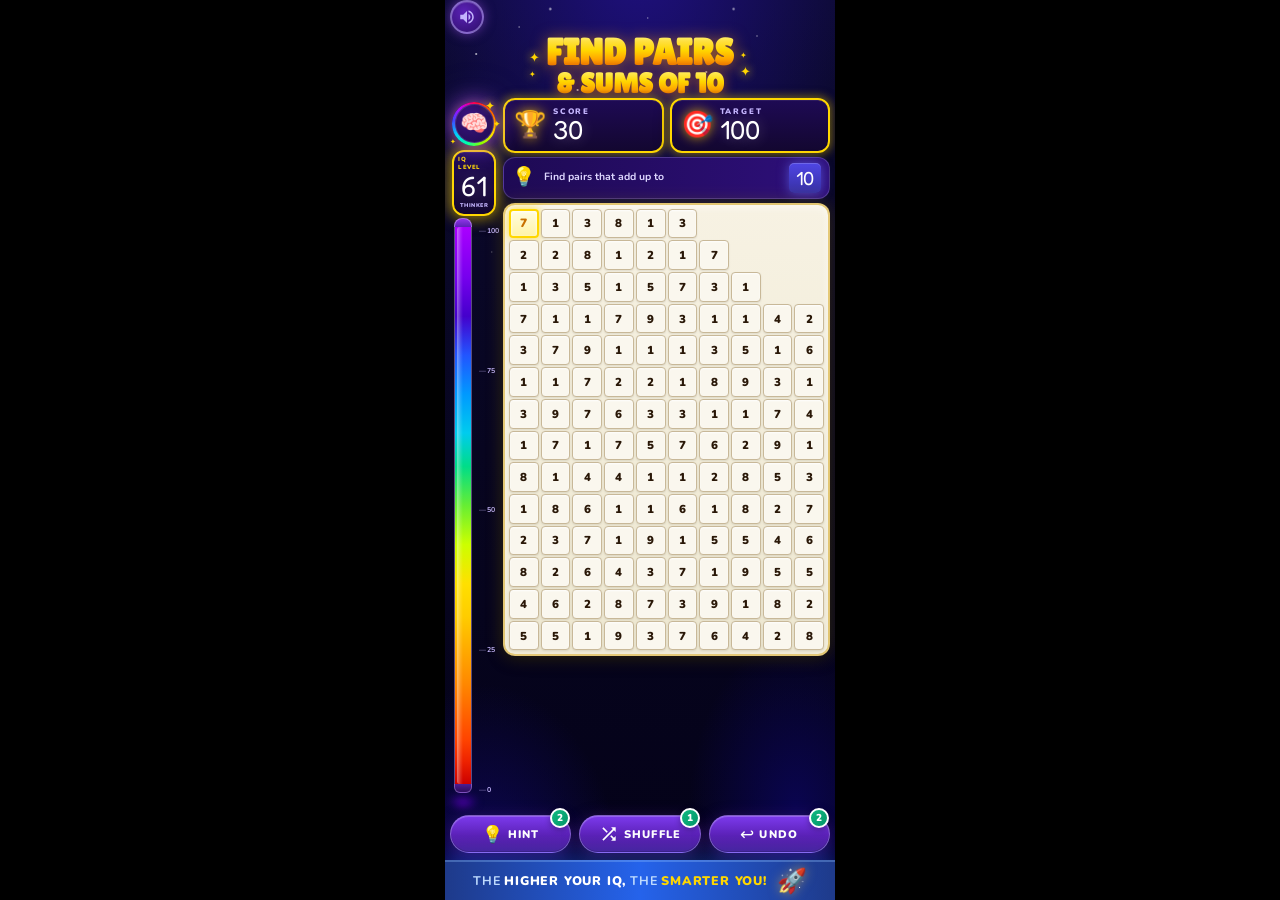
==== commit 76ac6f46: "UI checkpoint before gameplay redesign" ====
--- a/src/index.html
+++ b/src/index.html
@@ -264,6 +264,54 @@
           <div class="cell" role="gridcell">8</div>
           <div class="cell" role="gridcell">2</div>
           <div class="cell" role="gridcell">7</div>
+
+          <!-- Row 11 -->
+          <div class="cell" role="gridcell">2</div>
+          <div class="cell" role="gridcell">3</div>
+          <div class="cell" role="gridcell">7</div>
+          <div class="cell" role="gridcell">1</div>
+          <div class="cell" role="gridcell">9</div>
+          <div class="cell" role="gridcell">1</div>
+          <div class="cell" role="gridcell">5</div>
+          <div class="cell" role="gridcell">5</div>
+          <div class="cell" role="gridcell">4</div>
+          <div class="cell" role="gridcell">6</div>
+
+          <!-- Row 12 -->
+          <div class="cell" role="gridcell">8</div>
+          <div class="cell" role="gridcell">2</div>
+          <div class="cell" role="gridcell">6</div>
+          <div class="cell" role="gridcell">4</div>
+          <div class="cell" role="gridcell">3</div>
+          <div class="cell" role="gridcell">7</div>
+          <div class="cell" role="gridcell">1</div>
+          <div class="cell" role="gridcell">9</div>
+          <div class="cell" role="gridcell">5</div>
+          <div class="cell" role="gridcell">5</div>
+
+          <!-- Row 13 -->
+          <div class="cell" role="gridcell">4</div>
+          <div class="cell" role="gridcell">6</div>
+          <div class="cell" role="gridcell">2</div>
+          <div class="cell" role="gridcell">8</div>
+          <div class="cell" role="gridcell">7</div>
+          <div class="cell" role="gridcell">3</div>
+          <div class="cell" role="gridcell">9</div>
+          <div class="cell" role="gridcell">1</div>
+          <div class="cell" role="gridcell">8</div>
+          <div class="cell" role="gridcell">2</div>
+
+          <!-- Row 14 -->
+          <div class="cell" role="gridcell">5</div>
+          <div class="cell" role="gridcell">5</div>
+          <div class="cell" role="gridcell">1</div>
+          <div class="cell" role="gridcell">9</div>
+          <div class="cell" role="gridcell">3</div>
+          <div class="cell" role="gridcell">7</div>
+          <div class="cell" role="gridcell">6</div>
+          <div class="cell" role="gridcell">4</div>
+          <div class="cell" role="gridcell">2</div>
+          <div class="cell" role="gridcell">8</div>
 
         </div>
       </section>
--- a/src/styles.css
+++ b/src/styles.css
@@ -13,7 +13,7 @@
 :root {
   /* ── Layout ── */
   --game-w: 390px;
-  --left-panel-w: 86px;
+  --left-panel-w: 48px; /* Slim panel → right panel = 390-10-5-48 = 327px → board 327×327px */
   --h-pad: 5px;
   --panel-gap: 5px;
 
@@ -183,8 +183,10 @@
   display: flex;
   flex-direction: column;
   align-items: center;
-  padding: 10px var(--h-pad) 5px;
-  gap: 4px;
+  padding: 0px var(--h-pad) 0px;
+  /* Set top padding to 0 to tighten header */
+  gap: 0px;
+  /* Set gap to 0 to sit title closer to top-bar */
   flex-shrink: 0;
 }
 
@@ -197,9 +199,8 @@
 }
 
 .option-label {
-  display: flex;
-  flex-direction: column;
-  gap: 1px;
+  display: none;
+  /* Hidden to remove the label text from the page */
 }
 
 .option-num,
@@ -241,7 +242,8 @@
   display: flex;
   align-items: center;
   gap: 6px;
-  margin-top: 2px;
+  margin-top: 0px;
+  /* Removed margin-top to raise title closer to option label */
 }
 
 .title-stars {
@@ -280,7 +282,7 @@
 }
 
 .title-line1 {
-  font-size: 40px;
+  font-size: 37px; /* −8%: gameplay becomes the primary focus */
   background: linear-gradient(180deg,
       #fffa80 0%,
       #ffe040 20%,
@@ -294,7 +296,7 @@
 }
 
 .title-line2 {
-  font-size: 30px;
+  font-size: 28px; /* −7% proportional */
   background: linear-gradient(180deg,
       #fff070 0%,
       var(--gold-mid) 40%,
@@ -308,15 +310,8 @@
 
 /* ── Mission Banner ── */
 .mission-banner {
-  background: linear-gradient(180deg, #4338ca 0%, #3730a3 55%, #312e81 100%);
-  border: 1.5px solid rgba(165, 180, 252, 0.55);
-  border-radius: var(--r-pill);
-  padding: 5px 22px 6px;
-  box-shadow:
-    0 0 16px rgba(99, 102, 241, 0.55),
-    inset 0 1px 0 rgba(255, 255, 255, 0.20),
-    inset 0 -1px 0 rgba(0, 0, 0, 0.20);
-  margin-top: 2px;
+  display: none;
+  /* Completely remove the Mission Target banner */
 }
 
 .mission-text {
@@ -336,7 +331,8 @@
   display: flex;
   flex: 1;
   gap: var(--panel-gap);
-  padding: 6px var(--h-pad) 2px;
+  padding: 0px var(--h-pad) 2px;
+  /* Set top padding to 0 to pull main-content up */
   align-items: stretch;
   min-height: 0;
 }
@@ -352,7 +348,14 @@
   display: flex;
   flex-direction: column;
   align-items: center;
-  gap: 6px;
+  gap: 2px;
+  /*
+   * Alignment derivation (not a magic number):
+   * stats-row center from right-panel top = stat-pad(7) + content-half(18.5) ≈ 25.5px
+   * brain center = padding_top + wrap-pad(2) + ring-half(22) = padding_top + 24
+   * → padding_top = 25.5 − 24 = 1.5 ≈ 2px
+   */
+  padding-top: 2px;
 }
 
 /* ── Brain Icon ── */
@@ -361,17 +364,17 @@
   display: inline-flex;
   align-items: center;
   justify-content: center;
-  padding: 4px;
+  padding: 2px; /* 2px × 2 sides + ring 44px = 48px = left-panel-w */
   margin: 0;
   border: none;
   background: none;
 }
 
 .brain-ring {
-  width: 72px;
-  height: 72px;
+  width: 44px; /* 44 × 72/72 ← fitted to 48px panel: 44 + 2×2 pad = 48 */
+  height: 44px;
   border-radius: 50%;
-  /* Rainbow conic gradient border */
+  /* Rainbow conic gradient border — colors unchanged */
   background: conic-gradient(from 0deg,
       #ff0055 0deg,
       #ff4400 40deg,
@@ -383,7 +386,7 @@
       #4444ff 280deg,
       #bb00ff 320deg,
       #ff0055 360deg);
-  padding: 3.5px;
+  padding: 2.5px;
   box-shadow:
     0 0 22px rgba(200, 80, 255, 0.70),
     0 0 44px rgba(100, 100, 255, 0.30),
@@ -402,9 +405,8 @@
 }
 
 .brain-emoji {
-  font-size: 38px;
+  font-size: 23px; /* 38 × 44/72 ≈ 23px — proportional to ring reduction */
   line-height: 1;
-  /* Boost brightness and saturation to match reference */
   filter: brightness(1.25) saturate(1.35);
 }
 
@@ -439,11 +441,11 @@
 
 /* ── IQ Card ── */
 .iq-card {
-  width: 88px;
+  width: 44px; /* matches ring width; fits in 48px panel */
   background: linear-gradient(180deg, #1e0a54 0%, #130730 100%);
   border: 2.5px solid var(--gold-mid);
   border-radius: var(--r-md);
-  padding: 5px 8px 7px;
+  padding: 3px 4px 5px; /* compact for narrow card */
   display: flex;
   flex-direction: column;
   align-items: center;
@@ -456,16 +458,16 @@
 
 .iq-label {
   font-family: var(--ff-body);
-  font-size: 8px;
+  font-size: 6px; /* 8 × 44/72 ≈ 5 → 6px minimum readable */
   font-weight: 900;
   color: var(--gold-mid);
-  letter-spacing: 1.4px;
+  letter-spacing: 0.5px;
   text-transform: uppercase;
 }
 
 .iq-number {
   font-family: var(--ff-display);
-  font-size: 44px;
+  font-size: 28px; /* 44 × 44/72 ≈ 27 → 28px */
   color: #ffffff;
   line-height: 1.0;
   text-shadow: 0 0 24px rgba(255, 255, 255, 0.35);
@@ -473,10 +475,10 @@
 
 .iq-tier {
   font-family: var(--ff-body);
-  font-size: 7.5px;
+  font-size: 5.5px; /* 7.5 × 44/72 ≈ 4.6 → 5.5px minimum legible */
   font-weight: 900;
   color: var(--p-200);
-  letter-spacing: 2px;
+  letter-spacing: 0.5px;
   text-transform: uppercase;
 }
 
@@ -485,7 +487,7 @@
   display: flex;
   flex-direction: row;
   align-items: stretch;
-  gap: 3px;
+  gap: 2px; /* tighter in 48px panel */
   flex: 1;
   min-height: 0;
   width: 100%;
@@ -498,11 +500,13 @@
   flex-direction: column;
   align-items: center;
   flex-shrink: 0;
+  height: 100%;
+  /* Stretch the tube container to the full height of pillar-section */
 }
 
 /* ── Tube Cap (top rounded pill end) ── */
 .tube-cap-top {
-  width: 28px;
+  width: 18px; /* 28 × 18/28 — thinner pillar for 48px panel */
   height: 9px;
   background: linear-gradient(180deg, #9333ea, #5b21b6);
   border-radius: 8px 8px 0 0;
@@ -512,9 +516,9 @@
 
 /* ── Tube Body ── */
 .tube-body {
-  width: 28px;
+  width: 18px; /* matches cap-top */
   flex: 1;
-  min-height: 120px;
+  /* min-height removed — tube flexes naturally with layout */
   position: relative;
   overflow: hidden;
   border-left: 1.5px solid rgba(216, 180, 254, 0.40);
@@ -562,7 +566,7 @@
 
 /* ── Tube Cap (bottom rounded end) ── */
 .tube-cap-bottom {
-  width: 28px;
+  width: 18px; /* matches cap-top and tube-body */
   height: 9px;
   background: linear-gradient(180deg, #4c1d95, #2e0f5a);
   border-radius: 0 0 6px 6px;
@@ -572,7 +576,7 @@
 
 /* ── Glow Base Platform ── */
 .tube-glow-base {
-  width: 48px;
+  width: 28px; /* 48 × 18/28 ≈ 31 → 28px proportional */
   height: 10px;
   margin-top: 3px;
   background: radial-gradient(ellipse at 50% 100%,
@@ -592,14 +596,14 @@
   /* Top padding aligns "100" with top of tube body;
      Bottom padding aligns "0" with bottom of tube body */
   padding-top: 9px;
-  padding-bottom: 23px;
+  padding-bottom: 13px; /* cap-bottom(9) + glow-base-center(5) ≈ 13px aligns “0” label */
   flex: 1;
   min-height: 0;
 }
 
 .scale-mark {
   font-family: var(--ff-body);
-  font-size: 8.5px;
+  font-size: 7px; /* readable in 48px panel */
   font-weight: 700;
   color: var(--p-200);
   white-space: nowrap;
@@ -623,7 +627,8 @@
   min-width: 0;
   display: flex;
   flex-direction: column;
-  gap: 6px;
+  gap: 4px;
+  /* Reduced vertical gap from 6px to 4px to pull hint banner upward */
 }
 
 /* ── Score Card + Target Card ── */
@@ -683,15 +688,12 @@
 .hint-banner {
   display: flex;
   align-items: center;
-  gap: 7px;
-  background: linear-gradient(135deg, #1b1065 0%, #231280 100%);
-  border: 1.5px solid rgba(139, 92, 246, 0.38);
-  border-radius: var(--r-sm);
-  padding: 7px 10px;
-  flex-shrink: 0;
-  box-shadow:
-    0 0 10px rgba(99, 102, 241, 0.22),
-    inset 0 1px 0 rgba(255, 255, 255, 0.06);
+  gap: 8px;
+  flex-shrink: 0;
+  padding: 5px 8px;
+  background: linear-gradient(90deg, #1e0a54 0%, #2e0f7a 100%);
+  border: 1.5px solid rgba(196, 181, 253, 0.25);
+  border-radius: var(--r-md);
 }
 
 .hint-bulb {
@@ -727,18 +729,27 @@
     inset 0 1px 0 rgba(255, 255, 255, 0.18);
 }
 
-/* ── Board Container ── */
+/* ── Board Container — Architecture C: cells own aspect-ratio ── */
 .board-container {
-  flex: 1;
-  min-height: 0;
+  /*
+   * flex: 0 0 auto — board does NOT grow to fill panel height.
+   * width: 100%    — board fills right-panel width (327px at 48px left panel).
+   * grid-template-rows: repeat(14, auto) — row height driven by cell content.
+   * Cell aspect-ratio: 1/1 — each cell is a PERFECT SQUARE.
+   * Result: 10×14 grid of perfect squares. 14 rows fills most of available height.
+   * No fixed heights. No min-height. Responsive on every device.
+   */
+  flex: 0 0 auto;
+  width: 100%;
   background: linear-gradient(180deg, #f7f2e3 0%, #ede7d0 100%);
   border: 2.5px solid rgba(218, 175, 50, 0.60);
   border-radius: var(--r-md);
   padding: 4px;
 
-  /* 10-column CSS Grid */
+  /* 10×14 CSS Grid — 10 columns divide width, 14 rows sized by cell content */
   display: grid;
   grid-template-columns: repeat(10, 1fr);
+  grid-template-rows: repeat(14, auto); /* auto → row height = cell width (via aspect-ratio:1/1) */
   gap: 2px;
 
   box-shadow:
@@ -749,7 +760,7 @@
 
 /* ── Grid Cell ── */
 .cell {
-  aspect-ratio: 1 / 1;
+  aspect-ratio: 1 / 1; /* Architecture C: cell owns its square shape */
   background: var(--cream-cell);
   border: 1px solid var(--cell-border);
   border-radius: 4px;
@@ -805,7 +816,8 @@
   align-items: center;
   justify-content: center;
   gap: 5px;
-  padding: 10px 6px;
+  padding: 8px 6px;
+  /* Reduced vertical padding from 10px to 8px for 10% height reduction */
   border-radius: var(--r-pill);
   border: 1.5px solid rgba(196, 181, 253, 0.42);
   background: linear-gradient(180deg, #7c3aed 0%, #5b21b6 55%, #4c1d95 100%);
@@ -879,7 +891,8 @@
   align-items: center;
   justify-content: center;
   gap: 10px;
-  padding: 12px 14px;
+  padding: 7px 14px;
+  /* Reduced vertical padding from 12px to 7px to decrease footer height by 10px */
   background: linear-gradient(90deg, #1e3a8a 0%, #2563eb 50%, #1e3a8a 100%);
   border-top: 2px solid rgba(147, 197, 253, 0.32);
   box-shadow: 0 -5px 22px rgba(37, 99, 235, 0.38);
@@ -924,15 +937,15 @@
   }
 
   .title-line1 {
-    font-size: 34px;
+    font-size: 32px; /* proportional to base 37px */
   }
 
   .title-line2 {
-    font-size: 26px;
+    font-size: 24px; /* proportional to base 28px */
   }
 
   .iq-number {
-    font-size: 38px;
+    font-size: 24px; /* proportional to base 28px */
   }
 
   .stat-value {
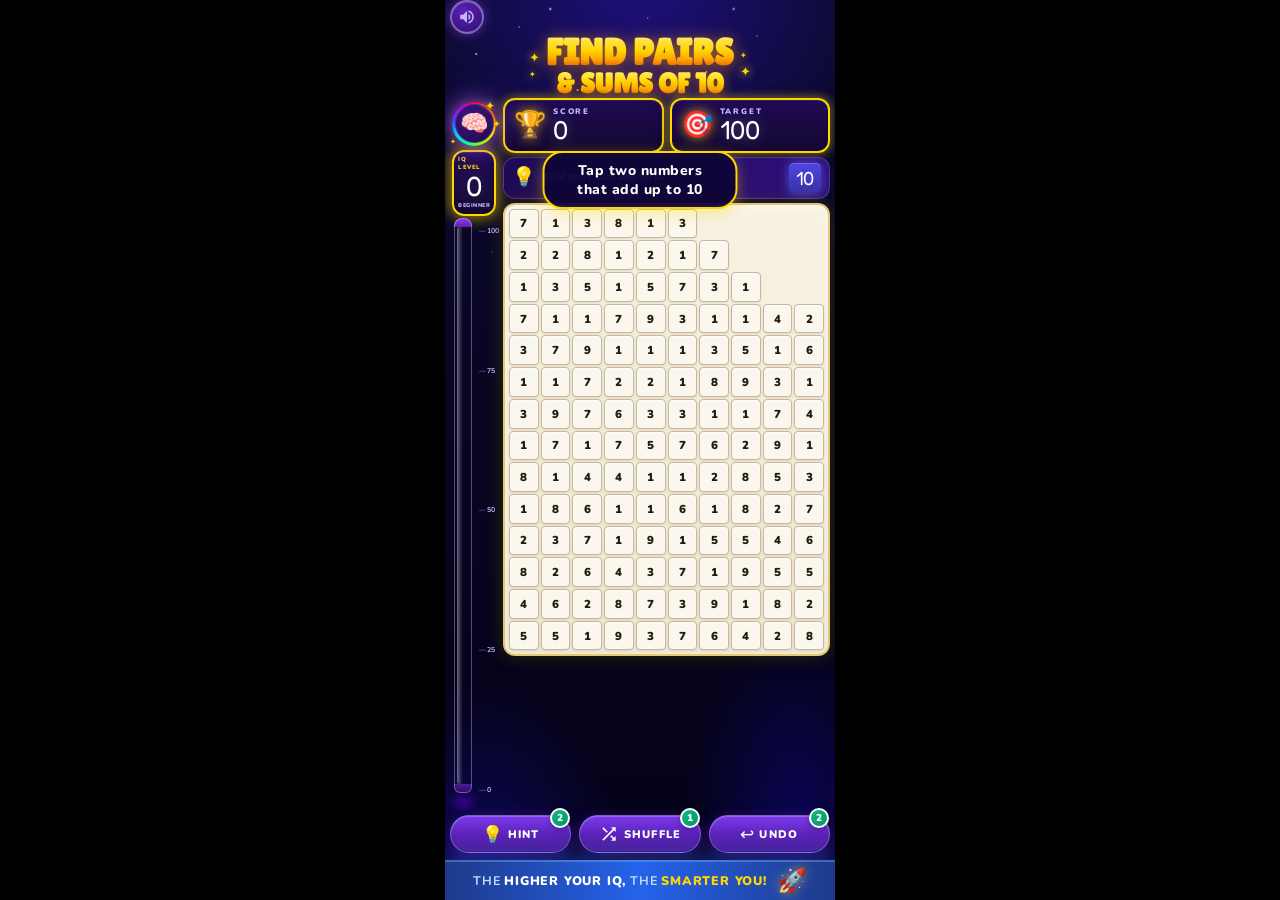
==== commit 322e45a9: "Completed playable flow and core gameplay implementation" ====
--- a/src/index.html
+++ b/src/index.html
@@ -356,6 +356,6 @@
 
   </div>
 
-  <script src="script.js"></script>
+  <script src="script.js?v=1"></script>
 </body>
 </html>
--- a/src/styles.css
+++ b/src/styles.css
@@ -13,7 +13,8 @@
 :root {
   /* ── Layout ── */
   --game-w: 390px;
-  --left-panel-w: 48px; /* Slim panel → right panel = 390-10-5-48 = 327px → board 327×327px */
+  --left-panel-w: 48px;
+  /* Slim panel → right panel = 390-10-5-48 = 327px → board 327×327px */
   --h-pad: 5px;
   --panel-gap: 5px;
 
@@ -282,7 +283,8 @@
 }
 
 .title-line1 {
-  font-size: 37px; /* −8%: gameplay becomes the primary focus */
+  font-size: 37px;
+  /* −8%: gameplay becomes the primary focus */
   background: linear-gradient(180deg,
       #fffa80 0%,
       #ffe040 20%,
@@ -296,7 +298,8 @@
 }
 
 .title-line2 {
-  font-size: 28px; /* −7% proportional */
+  font-size: 28px;
+  /* −7% proportional */
   background: linear-gradient(180deg,
       #fff070 0%,
       var(--gold-mid) 40%,
@@ -364,14 +367,16 @@
   display: inline-flex;
   align-items: center;
   justify-content: center;
-  padding: 2px; /* 2px × 2 sides + ring 44px = 48px = left-panel-w */
+  padding: 2px;
+  /* 2px × 2 sides + ring 44px = 48px = left-panel-w */
   margin: 0;
   border: none;
   background: none;
 }
 
 .brain-ring {
-  width: 44px; /* 44 × 72/72 ← fitted to 48px panel: 44 + 2×2 pad = 48 */
+  width: 44px;
+  /* 44 × 72/72 ← fitted to 48px panel: 44 + 2×2 pad = 48 */
   height: 44px;
   border-radius: 50%;
   /* Rainbow conic gradient border — colors unchanged */
@@ -405,7 +410,8 @@
 }
 
 .brain-emoji {
-  font-size: 23px; /* 38 × 44/72 ≈ 23px — proportional to ring reduction */
+  font-size: 23px;
+  /* 38 × 44/72 ≈ 23px — proportional to ring reduction */
   line-height: 1;
   filter: brightness(1.25) saturate(1.35);
 }
@@ -441,11 +447,13 @@
 
 /* ── IQ Card ── */
 .iq-card {
-  width: 44px; /* matches ring width; fits in 48px panel */
+  width: 44px;
+  /* matches ring width; fits in 48px panel */
   background: linear-gradient(180deg, #1e0a54 0%, #130730 100%);
   border: 2.5px solid var(--gold-mid);
   border-radius: var(--r-md);
-  padding: 3px 4px 5px; /* compact for narrow card */
+  padding: 3px 4px 5px;
+  /* compact for narrow card */
   display: flex;
   flex-direction: column;
   align-items: center;
@@ -458,7 +466,8 @@
 
 .iq-label {
   font-family: var(--ff-body);
-  font-size: 6px; /* 8 × 44/72 ≈ 5 → 6px minimum readable */
+  font-size: 6px;
+  /* 8 × 44/72 ≈ 5 → 6px minimum readable */
   font-weight: 900;
   color: var(--gold-mid);
   letter-spacing: 0.5px;
@@ -467,7 +476,8 @@
 
 .iq-number {
   font-family: var(--ff-display);
-  font-size: 28px; /* 44 × 44/72 ≈ 27 → 28px */
+  font-size: 28px;
+  /* 44 × 44/72 ≈ 27 → 28px */
   color: #ffffff;
   line-height: 1.0;
   text-shadow: 0 0 24px rgba(255, 255, 255, 0.35);
@@ -475,7 +485,8 @@
 
 .iq-tier {
   font-family: var(--ff-body);
-  font-size: 5.5px; /* 7.5 × 44/72 ≈ 4.6 → 5.5px minimum legible */
+  font-size: 5.5px;
+  /* 7.5 × 44/72 ≈ 4.6 → 5.5px minimum legible */
   font-weight: 900;
   color: var(--p-200);
   letter-spacing: 0.5px;
@@ -487,7 +498,8 @@
   display: flex;
   flex-direction: row;
   align-items: stretch;
-  gap: 2px; /* tighter in 48px panel */
+  gap: 2px;
+  /* tighter in 48px panel */
   flex: 1;
   min-height: 0;
   width: 100%;
@@ -506,7 +518,8 @@
 
 /* ── Tube Cap (top rounded pill end) ── */
 .tube-cap-top {
-  width: 18px; /* 28 × 18/28 — thinner pillar for 48px panel */
+  width: 18px;
+  /* 28 × 18/28 — thinner pillar for 48px panel */
   height: 9px;
   background: linear-gradient(180deg, #9333ea, #5b21b6);
   border-radius: 8px 8px 0 0;
@@ -516,7 +529,8 @@
 
 /* ── Tube Body ── */
 .tube-body {
-  width: 18px; /* matches cap-top */
+  width: 18px;
+  /* matches cap-top */
   flex: 1;
   /* min-height removed — tube flexes naturally with layout */
   position: relative;
@@ -566,7 +580,8 @@
 
 /* ── Tube Cap (bottom rounded end) ── */
 .tube-cap-bottom {
-  width: 18px; /* matches cap-top and tube-body */
+  width: 18px;
+  /* matches cap-top and tube-body */
   height: 9px;
   background: linear-gradient(180deg, #4c1d95, #2e0f5a);
   border-radius: 0 0 6px 6px;
@@ -576,7 +591,8 @@
 
 /* ── Glow Base Platform ── */
 .tube-glow-base {
-  width: 28px; /* 48 × 18/28 ≈ 31 → 28px proportional */
+  width: 28px;
+  /* 48 × 18/28 ≈ 31 → 28px proportional */
   height: 10px;
   margin-top: 3px;
   background: radial-gradient(ellipse at 50% 100%,
@@ -596,14 +612,16 @@
   /* Top padding aligns "100" with top of tube body;
      Bottom padding aligns "0" with bottom of tube body */
   padding-top: 9px;
-  padding-bottom: 13px; /* cap-bottom(9) + glow-base-center(5) ≈ 13px aligns “0” label */
+  padding-bottom: 13px;
+  /* cap-bottom(9) + glow-base-center(5) ≈ 13px aligns “0” label */
   flex: 1;
   min-height: 0;
 }
 
 .scale-mark {
   font-family: var(--ff-body);
-  font-size: 7px; /* readable in 48px panel */
+  font-size: 7px;
+  /* readable in 48px panel */
   font-weight: 700;
   color: var(--p-200);
   white-space: nowrap;
@@ -749,7 +767,8 @@
   /* 10×14 CSS Grid — 10 columns divide width, 14 rows sized by cell content */
   display: grid;
   grid-template-columns: repeat(10, 1fr);
-  grid-template-rows: repeat(14, auto); /* auto → row height = cell width (via aspect-ratio:1/1) */
+  grid-template-rows: repeat(14, auto);
+  /* auto → row height = cell width (via aspect-ratio:1/1) */
   gap: 2px;
 
   box-shadow:
@@ -760,7 +779,8 @@
 
 /* ── Grid Cell ── */
 .cell {
-  aspect-ratio: 1 / 1; /* Architecture C: cell owns its square shape */
+  aspect-ratio: 1 / 1;
+  /* Architecture C: cell owns its square shape */
   background: var(--cream-cell);
   border: 1px solid var(--cell-border);
   border-radius: 4px;
@@ -937,15 +957,18 @@
   }
 
   .title-line1 {
-    font-size: 32px; /* proportional to base 37px */
+    font-size: 32px;
+    /* proportional to base 37px */
   }
 
   .title-line2 {
-    font-size: 24px; /* proportional to base 28px */
+    font-size: 24px;
+    /* proportional to base 28px */
   }
 
   .iq-number {
-    font-size: 24px; /* proportional to base 28px */
+    font-size: 24px;
+    /* proportional to base 28px */
   }
 
   .stat-value {
